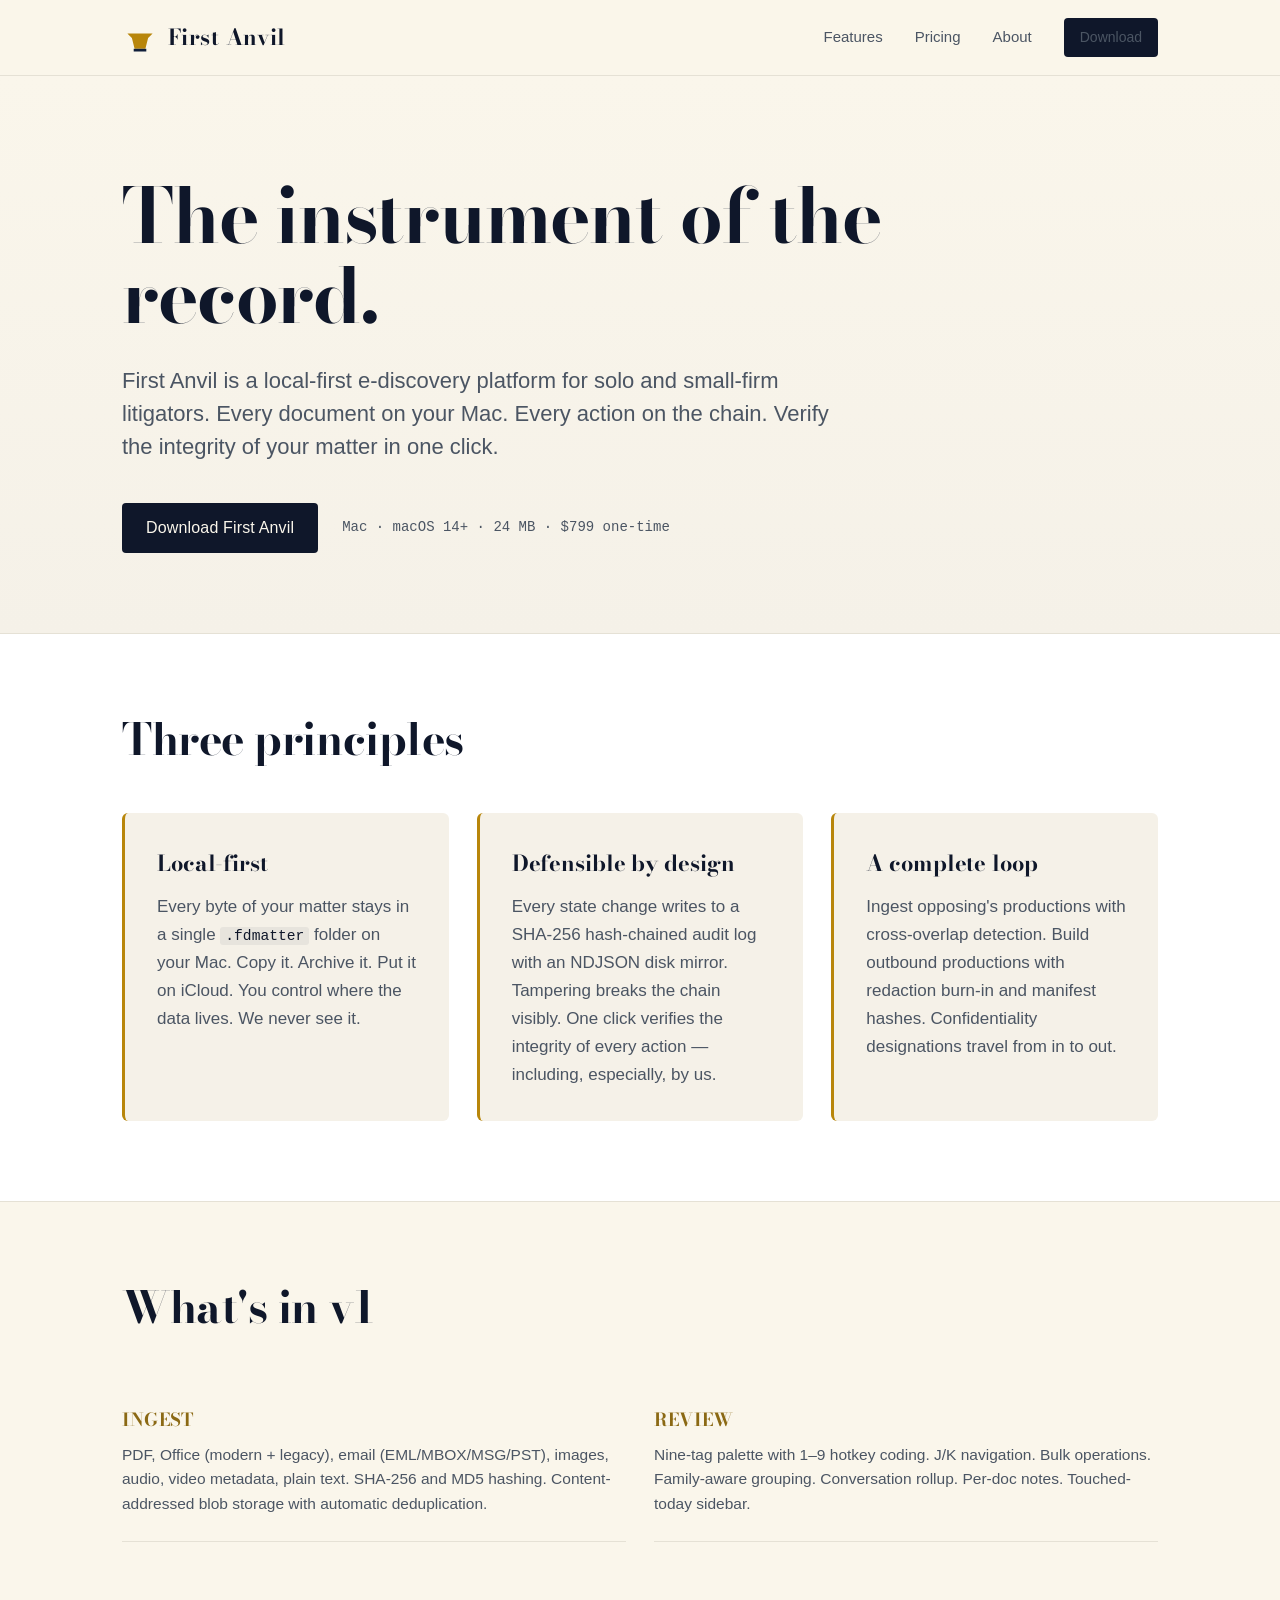
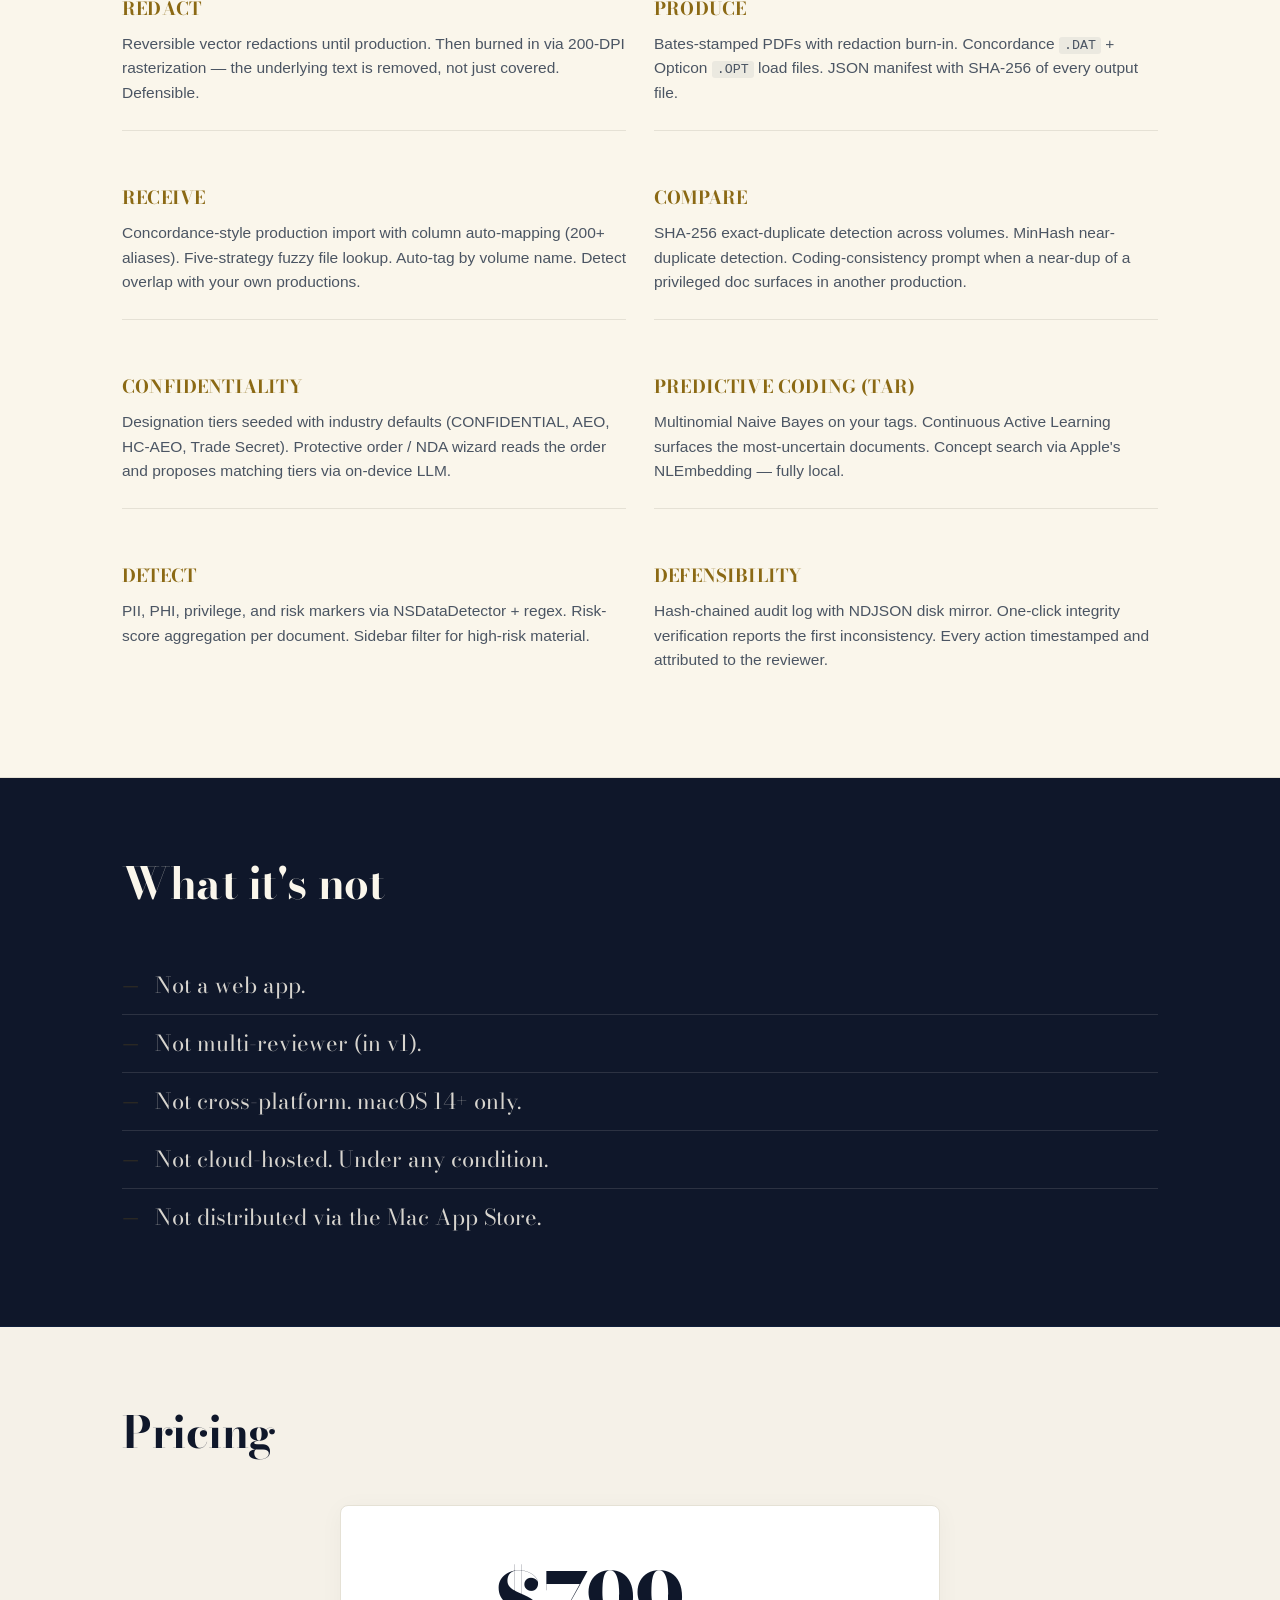
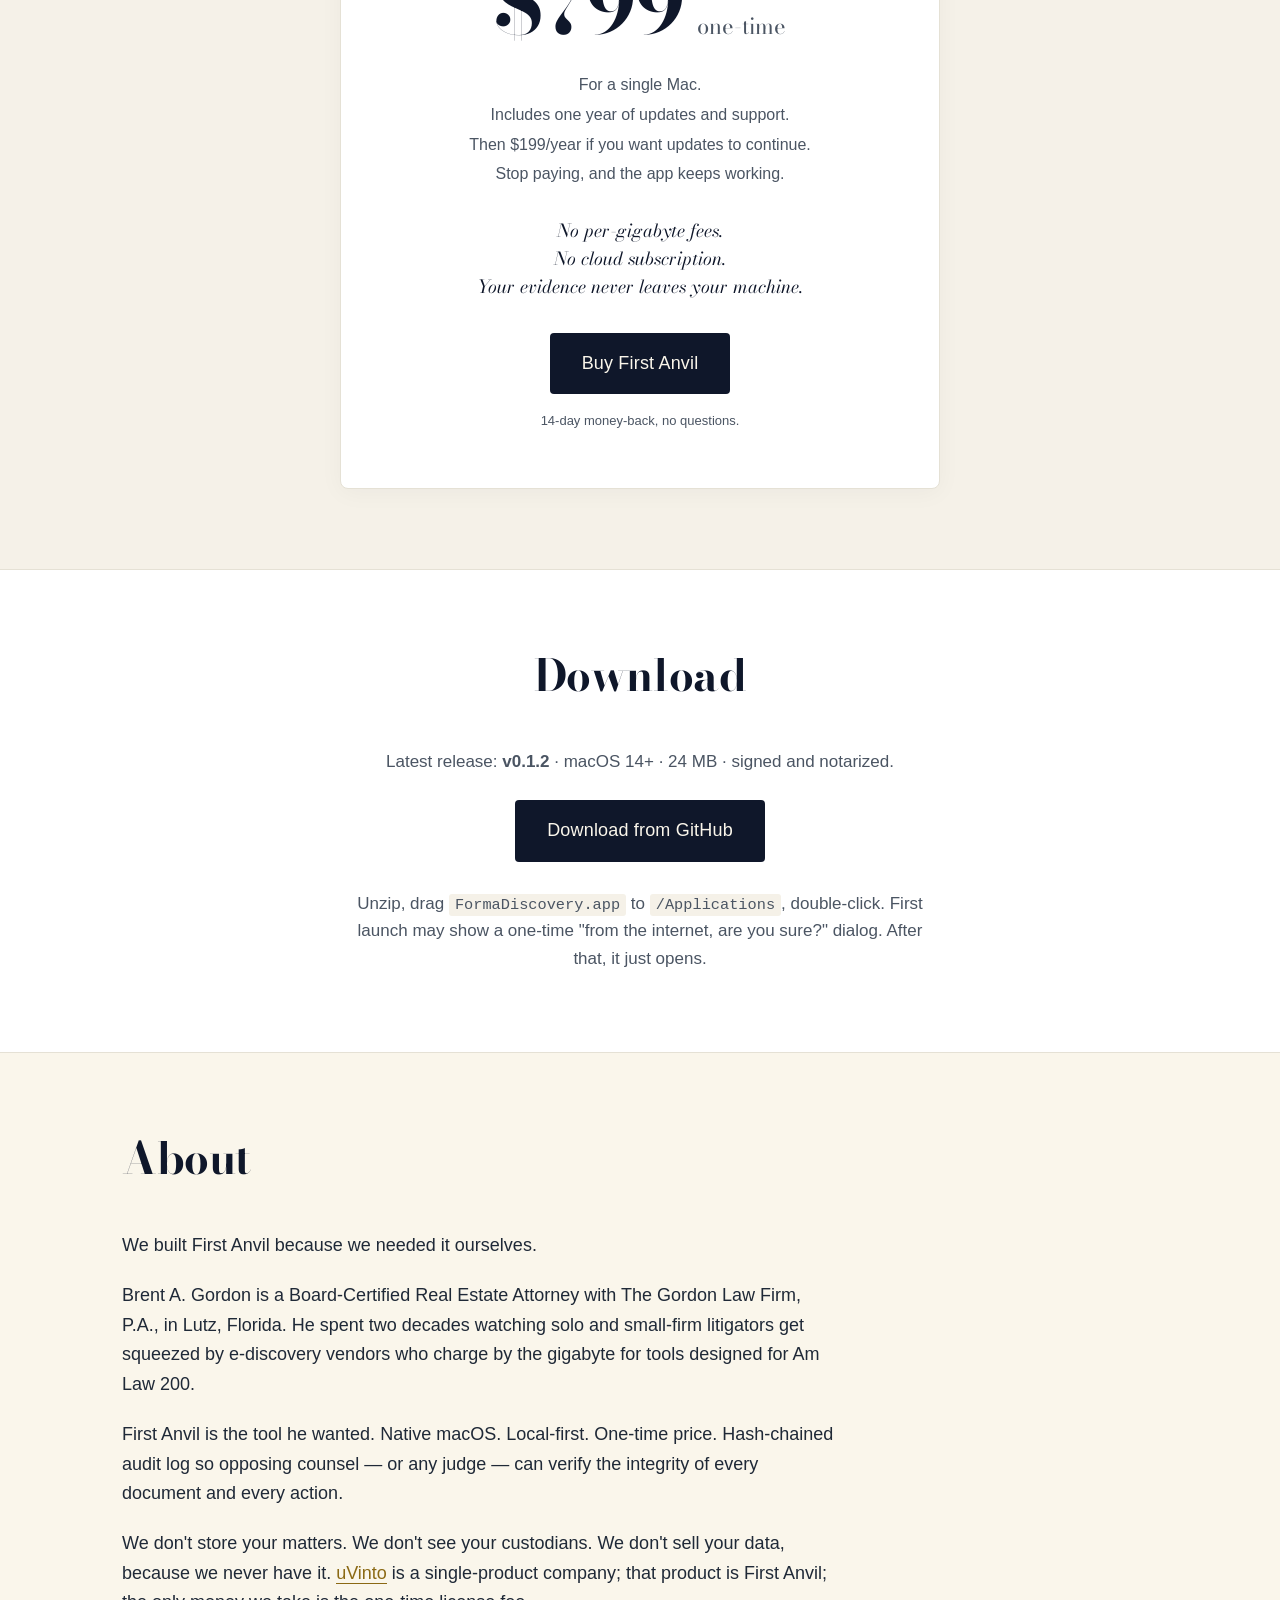
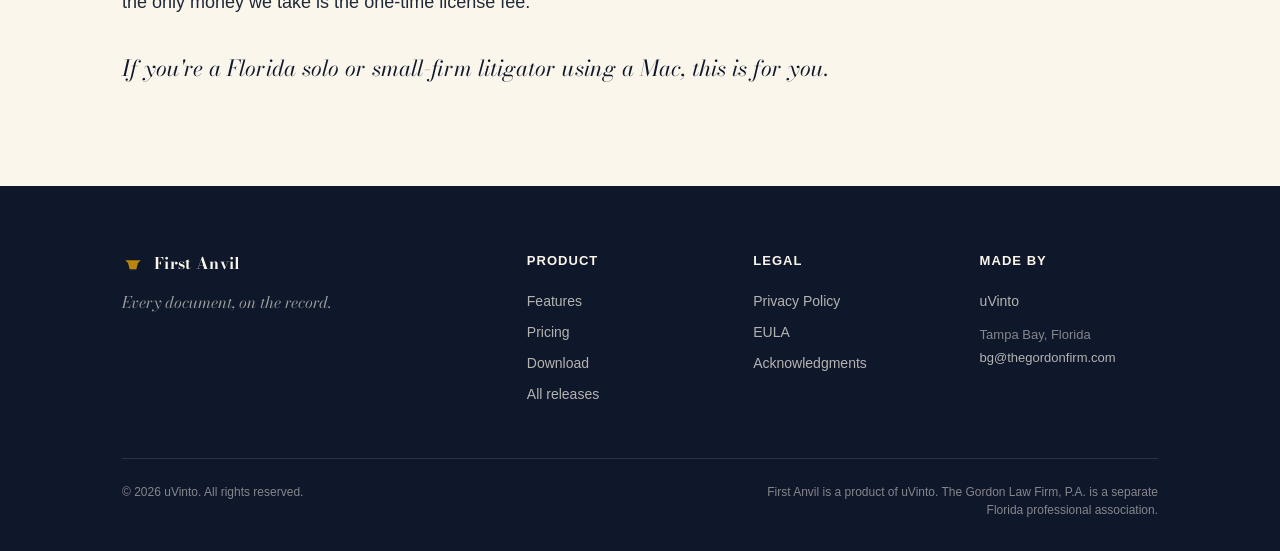
==== index.html @ 7be44d36 "First Anvil marketing site — initial deploy Static landing page, privacy policy, acknowledgments, Sp" ====
<!doctype html>
<html lang="en">
<head>
  <meta charset="utf-8">
  <title>First Anvil — Local-first e-discovery for solo &amp; small-firm Mac litigators</title>
  <meta name="viewport" content="width=device-width,initial-scale=1">
  <meta name="description" content="The only modern, native-macOS, local-first e-discovery platform with cryptographic chain-of-custody. Every document stays on your Mac. One-time license. Made by uVinto.">
  <link rel="stylesheet" href="style.css">
</head>
<body>

<header class="nav">
  <div class="wrap">
    <div class="brand">
      <svg viewBox="0 0 40 40" width="36" height="36" aria-label="First Anvil mark" class="brand-mark">
        <!-- Stylized anvil silhouette in bronze -->
        <path d="M6,15 L34,15 L31,18 L29,20 L11,20 L9,18 Z M11,20 L29,20 L26,32 L14,32 Z" fill="#B8860B"/>
        <rect x="13" y="32" width="14" height="3" fill="#0F1E3A"/>
      </svg>
      <span class="wordmark">First Anvil</span>
    </div>
    <nav class="nav-links">
      <a href="#features">Features</a>
      <a href="#pricing">Pricing</a>
      <a href="#about">About</a>
      <a href="#download" class="btn btn-small">Download</a>
    </nav>
  </div>
</header>

<main>

<section class="hero">
  <div class="wrap">
    <h1>The instrument of the record.</h1>
    <p class="lede">First Anvil is a local-first e-discovery platform for solo and small-firm litigators. Every document on your Mac. Every action on the chain. Verify the integrity of your matter in one click.</p>
    <div class="cta">
      <a href="#download" class="btn btn-primary">Download First Anvil</a>
      <span class="cta-meta">Mac · macOS 14+ · 24 MB · $799 one-time</span>
    </div>
  </div>
</section>

<section class="principles">
  <div class="wrap">
    <h2>Three principles</h2>
    <div class="grid grid-3">
      <div class="card">
        <h3>Local-first</h3>
        <p>Every byte of your matter stays in a single <code>.fdmatter</code> folder on your Mac. Copy it. Archive it. Put it on iCloud. You control where the data lives. We never see it.</p>
      </div>
      <div class="card">
        <h3>Defensible by design</h3>
        <p>Every state change writes to a SHA-256 hash-chained audit log with an NDJSON disk mirror. Tampering breaks the chain visibly. One click verifies the integrity of every action — including, especially, by us.</p>
      </div>
      <div class="card">
        <h3>A complete loop</h3>
        <p>Ingest opposing's productions with cross-overlap detection. Build outbound productions with redaction burn-in and manifest hashes. Confidentiality designations travel from in to out.</p>
      </div>
    </div>
  </div>
</section>

<section id="features" class="features">
  <div class="wrap">
    <h2>What's in v1</h2>
    <div class="grid grid-2">

      <div class="feature">
        <h4>Ingest</h4>
        <p>PDF, Office (modern + legacy), email (EML/MBOX/MSG/PST), images, audio, video metadata, plain text. SHA-256 and MD5 hashing. Content-addressed blob storage with automatic deduplication.</p>
      </div>

      <div class="feature">
        <h4>Review</h4>
        <p>Nine-tag palette with 1–9 hotkey coding. J/K navigation. Bulk operations. Family-aware grouping. Conversation rollup. Per-doc notes. Touched-today sidebar.</p>
      </div>

      <div class="feature">
        <h4>Redact</h4>
        <p>Reversible vector redactions until production. Then burned in via 200-DPI rasterization — the underlying text is removed, not just covered. Defensible.</p>
      </div>

      <div class="feature">
        <h4>Produce</h4>
        <p>Bates-stamped PDFs with redaction burn-in. Concordance <code>.DAT</code> + Opticon <code>.OPT</code> load files. JSON manifest with SHA-256 of every output file.</p>
      </div>

      <div class="feature">
        <h4>Receive</h4>
        <p>Concordance-style production import with column auto-mapping (200+ aliases). Five-strategy fuzzy file lookup. Auto-tag by volume name. Detect overlap with your own productions.</p>
      </div>

      <div class="feature">
        <h4>Compare</h4>
        <p>SHA-256 exact-duplicate detection across volumes. MinHash near-duplicate detection. Coding-consistency prompt when a near-dup of a privileged doc surfaces in another production.</p>
      </div>

      <div class="feature">
        <h4>Confidentiality</h4>
        <p>Designation tiers seeded with industry defaults (CONFIDENTIAL, AEO, HC-AEO, Trade Secret). Protective order / NDA wizard reads the order and proposes matching tiers via on-device LLM.</p>
      </div>

      <div class="feature">
        <h4>Predictive coding (TAR)</h4>
        <p>Multinomial Naive Bayes on your tags. Continuous Active Learning surfaces the most-uncertain documents. Concept search via Apple's NLEmbedding — fully local.</p>
      </div>

      <div class="feature">
        <h4>Detect</h4>
        <p>PII, PHI, privilege, and risk markers via NSDataDetector + regex. Risk-score aggregation per document. Sidebar filter for high-risk material.</p>
      </div>

      <div class="feature">
        <h4>Defensibility</h4>
        <p>Hash-chained audit log with NDJSON disk mirror. One-click integrity verification reports the first inconsistency. Every action timestamped and attributed to the reviewer.</p>
      </div>

    </div>
  </div>
</section>

<section class="not">
  <div class="wrap">
    <h2>What it's not</h2>
    <ul class="not-list">
      <li>Not a web app.</li>
      <li>Not multi-reviewer (in v1).</li>
      <li>Not cross-platform. macOS 14+ only.</li>
      <li>Not cloud-hosted. Under any condition.</li>
      <li>Not distributed via the Mac App Store.</li>
    </ul>
  </div>
</section>

<section id="pricing" class="pricing">
  <div class="wrap">
    <h2>Pricing</h2>
    <div class="price-card">
      <div class="price">$799<span class="price-unit">one-time</span></div>
      <ul class="price-lines">
        <li>For a single Mac.</li>
        <li>Includes one year of updates and support.</li>
        <li>Then $199/year if you want updates to continue.</li>
        <li>Stop paying, and the app keeps working.</li>
      </ul>
      <p class="price-emphasis">
        No per-gigabyte fees.<br>
        No cloud subscription.<br>
        Your evidence never leaves your machine.
      </p>
      <a href="#download" class="btn btn-primary btn-large">Buy First Anvil</a>
      <p class="price-fine">14-day money-back, no questions.</p>
    </div>
  </div>
</section>

<section id="download" class="download">
  <div class="wrap">
    <h2>Download</h2>
    <p>Latest release: <strong>v0.1.2</strong> · macOS 14+ · 24&nbsp;MB · signed and notarized.</p>
    <div class="cta">
      <a href="https://github.com/sgtreas/FirstAnvil/releases/latest" class="btn btn-primary btn-large">Download from GitHub</a>
    </div>
    <p class="install-help">
      Unzip, drag <code>FormaDiscovery.app</code> to <code>/Applications</code>, double-click. First launch may show a one-time "from the internet, are you sure?" dialog. After that, it just opens.
    </p>
  </div>
</section>

<section id="about" class="about">
  <div class="wrap">
    <h2>About</h2>
    <p>
      We built First Anvil because we needed it ourselves.
    </p>
    <p>
      Brent A. Gordon is a Board-Certified Real Estate Attorney with The Gordon Law Firm, P.A., in Lutz, Florida. He spent two decades watching solo and small-firm litigators get squeezed by e-discovery vendors who charge by the gigabyte for tools designed for Am Law 200.
    </p>
    <p>
      First Anvil is the tool he wanted. Native macOS. Local-first. One-time price. Hash-chained audit log so opposing counsel — or any judge — can verify the integrity of every document and every action.
    </p>
    <p>
      We don't store your matters. We don't see your custodians. We don't sell your data, because we never have it. <a href="https://uvinto.com">uVinto</a> is a single-product company; that product is First Anvil; the only money we take is the one-time license fee.
    </p>
    <p class="about-cta">
      If you're a Florida solo or small-firm litigator using a Mac, this is for you.
    </p>
  </div>
</section>

</main>

<footer>
  <div class="wrap">
    <div class="footer-grid">
      <div>
        <div class="brand small">
          <svg viewBox="0 0 40 40" width="22" height="22" class="brand-mark">
            <path d="M6,15 L34,15 L31,18 L29,20 L11,20 L9,18 Z M11,20 L29,20 L26,32 L14,32 Z" fill="#B8860B"/>
            <rect x="13" y="32" width="14" height="3" fill="#0F1E3A"/>
          </svg>
          <span class="wordmark">First Anvil</span>
        </div>
        <p class="footer-tag">Every document, on the record.</p>
      </div>
      <div>
        <h5>Product</h5>
        <a href="#features">Features</a>
        <a href="#pricing">Pricing</a>
        <a href="#download">Download</a>
        <a href="https://github.com/sgtreas/FirstAnvil/releases">All releases</a>
      </div>
      <div>
        <h5>Legal</h5>
        <a href="privacy.html">Privacy Policy</a>
        <a href="#eula">EULA</a>
        <a href="acknowledgments.html">Acknowledgments</a>
      </div>
      <div>
        <h5>Made by</h5>
        <a href="https://uvinto.com">uVinto</a>
        <p class="footer-meta">Tampa Bay, Florida<br>
          <a href="mailto:bg@thegordonfirm.com">bg@thegordonfirm.com</a></p>
      </div>
    </div>
    <div class="footer-bottom">
      <span>&copy; 2026 uVinto. All rights reserved.</span>
      <span class="footer-disclaimer">First Anvil is a product of uVinto. The Gordon Law Firm, P.A. is a separate Florida professional association.</span>
    </div>
  </div>
</footer>

</body>
</html>
---- style.css ----
/* First Anvil — landing page
   Voice: quiet authority. Restrained. Editorial typography.
   Palette mirrors POSITIONING.md:
     midnight navy   #0F172A   primary
     burnished bronze #B8860B  brand accent
     spark           #FCD34D   sparingly
     cream surface   #FAF6EB
     warm gray-cream #F5F1E8   subtle backgrounds
*/

@import url('https://fonts.googleapis.com/css2?family=Bodoni+Moda:opsz,wght@6..96,400;6..96,700&display=swap');

* { box-sizing: border-box; margin: 0; padding: 0; }

:root {
  --navy: #0F172A;
  --navy-deep: #0F1E3A;
  --bronze: #B8860B;
  --bronze-deep: #8B6914;
  --spark: #FCD34D;
  --cream: #FAF6EB;
  --cream-warm: #F5F1E8;
  --paper: #FFFFFF;
  --ink: #1F2937;
  --ink-soft: #4B5563;
  --rule: #E5E1D5;

  --serif: 'Bodoni Moda', 'Didot', 'Bodoni 72', 'Times New Roman', serif;
  --sans: -apple-system, BlinkMacSystemFont, 'Inter', 'Helvetica Neue', Helvetica, Arial, sans-serif;
  --mono: 'SF Mono', Menlo, Monaco, 'Cascadia Code', monospace;
}

html { scroll-behavior: smooth; }

body {
  font-family: var(--sans);
  font-size: 17px;
  line-height: 1.65;
  color: var(--ink);
  background: var(--cream);
  -webkit-font-smoothing: antialiased;
  -moz-osx-font-smoothing: grayscale;
}

.wrap { max-width: 1100px; margin: 0 auto; padding: 0 32px; }

/* ───────── nav ───────── */

.nav {
  border-bottom: 1px solid var(--rule);
  background: var(--cream);
  position: sticky;
  top: 0;
  z-index: 50;
  backdrop-filter: saturate(180%) blur(8px);
  background: rgba(250, 246, 235, 0.92);
}

.nav .wrap {
  display: flex;
  align-items: center;
  justify-content: space-between;
  padding-top: 18px;
  padding-bottom: 18px;
}

.brand {
  display: flex;
  align-items: center;
  gap: 10px;
}

.brand-mark { flex-shrink: 0; }

.wordmark {
  font-family: var(--serif);
  font-weight: 700;
  font-size: 22px;
  letter-spacing: 0.02em;
  color: var(--navy);
}

.brand.small .wordmark { font-size: 16px; }

.nav-links {
  display: flex;
  align-items: center;
  gap: 32px;
  font-size: 15px;
}

.nav-links a {
  color: var(--ink-soft);
  text-decoration: none;
  transition: color 0.15s;
}

.nav-links a:hover { color: var(--navy); }

/* ───────── buttons ───────── */

.btn {
  display: inline-block;
  font-family: var(--sans);
  font-weight: 500;
  text-decoration: none;
  border-radius: 4px;
  transition: all 0.18s;
  cursor: pointer;
  border: none;
}

.btn-primary {
  background: var(--navy);
  color: var(--cream);
  padding: 12px 24px;
  font-size: 16px;
  letter-spacing: 0.01em;
}

.btn-primary:hover {
  background: var(--navy-deep);
  transform: translateY(-1px);
  box-shadow: 0 8px 20px rgba(15, 23, 42, 0.18);
}

.btn-large {
  padding: 16px 32px;
  font-size: 18px;
}

.btn-small {
  padding: 8px 16px;
  font-size: 14px;
  background: var(--navy);
  color: var(--cream);
}

.btn-small:hover { background: var(--navy-deep); }

/* ───────── hero ───────── */

.hero {
  padding: 100px 0 80px;
  background: linear-gradient(180deg, var(--cream) 0%, var(--cream-warm) 100%);
  border-bottom: 1px solid var(--rule);
}

.hero h1 {
  font-family: var(--serif);
  font-weight: 700;
  font-size: clamp(40px, 6.5vw, 76px);
  line-height: 1.05;
  letter-spacing: -0.015em;
  color: var(--navy);
  margin-bottom: 28px;
  max-width: 900px;
}

.lede {
  font-size: 22px;
  line-height: 1.5;
  color: var(--ink-soft);
  max-width: 720px;
  margin-bottom: 40px;
}

.cta {
  display: flex;
  align-items: center;
  gap: 24px;
  flex-wrap: wrap;
}

.cta-meta {
  font-size: 14px;
  color: var(--ink-soft);
  font-family: var(--mono);
}

/* ───────── sections ───────── */

section { padding: 80px 0; }

section h2 {
  font-family: var(--serif);
  font-weight: 700;
  font-size: clamp(28px, 4vw, 44px);
  line-height: 1.15;
  letter-spacing: -0.01em;
  color: var(--navy);
  margin-bottom: 48px;
}

/* ───────── three principles ───────── */

.principles {
  background: var(--paper);
  border-bottom: 1px solid var(--rule);
}

.grid {
  display: grid;
  gap: 28px;
}

.grid-3 { grid-template-columns: repeat(3, 1fr); }
.grid-2 { grid-template-columns: repeat(2, 1fr); }

@media (max-width: 800px) {
  .grid-3, .grid-2 { grid-template-columns: 1fr; }
}

.card {
  padding: 32px;
  background: var(--cream-warm);
  border-radius: 6px;
  border-left: 3px solid var(--bronze);
}

.card h3 {
  font-family: var(--serif);
  font-size: 22px;
  font-weight: 700;
  color: var(--navy);
  margin-bottom: 12px;
  letter-spacing: -0.005em;
}

.card p { color: var(--ink-soft); }

.card code {
  font-family: var(--mono);
  font-size: 0.86em;
  background: rgba(15, 30, 58, 0.06);
  padding: 1px 5px;
  border-radius: 3px;
  color: var(--navy);
}

/* ───────── features ───────── */

.features { background: var(--cream); border-bottom: 1px solid var(--rule); }

.feature {
  padding: 24px 0;
  border-bottom: 1px solid var(--rule);
}

.feature:nth-last-child(-n+2) { border-bottom: none; }

.feature h4 {
  font-family: var(--serif);
  font-size: 18px;
  font-weight: 700;
  color: var(--bronze-deep);
  margin-bottom: 8px;
  letter-spacing: 0.01em;
  text-transform: uppercase;
}

.feature p { color: var(--ink-soft); font-size: 15.5px; line-height: 1.6; }

.feature code {
  font-family: var(--mono);
  font-size: 0.86em;
  background: rgba(15, 30, 58, 0.06);
  padding: 1px 5px;
  border-radius: 3px;
}

/* ───────── "what it's not" ───────── */

.not {
  background: var(--navy);
  color: var(--cream);
  border-bottom: 1px solid var(--navy-deep);
}

.not h2 { color: var(--cream); }

.not-list {
  list-style: none;
  font-family: var(--serif);
  font-size: 22px;
  line-height: 1.5;
}

.not-list li {
  padding: 12px 0;
  border-bottom: 1px solid rgba(250, 246, 235, 0.12);
  color: rgba(250, 246, 235, 0.85);
}

.not-list li:last-child { border-bottom: none; }

.not-list li::before {
  content: "—";
  margin-right: 16px;
  color: var(--bronze);
  font-weight: 700;
}

/* ───────── pricing ───────── */

.pricing {
  background: var(--cream-warm);
  border-bottom: 1px solid var(--rule);
}

.price-card {
  max-width: 600px;
  margin: 0 auto;
  background: var(--paper);
  padding: 56px;
  border-radius: 8px;
  border: 1px solid var(--rule);
  text-align: center;
  box-shadow: 0 4px 24px rgba(15, 23, 42, 0.04);
}

.price {
  font-family: var(--serif);
  font-size: 84px;
  font-weight: 700;
  color: var(--navy);
  line-height: 1;
  margin-bottom: 8px;
  letter-spacing: -0.02em;
}

.price-unit {
  font-size: 22px;
  color: var(--ink-soft);
  font-weight: 400;
  margin-left: 12px;
  letter-spacing: 0;
}

.price-lines {
  list-style: none;
  font-size: 16px;
  color: var(--ink-soft);
  line-height: 1.85;
  margin: 24px 0 28px;
}

.price-emphasis {
  font-family: var(--serif);
  font-size: 18px;
  color: var(--navy);
  line-height: 1.55;
  margin: 0 0 32px;
  font-style: italic;
}

.price-fine {
  margin-top: 16px;
  font-size: 13px;
  color: var(--ink-soft);
}

/* ───────── download ───────── */

.download {
  background: var(--paper);
  text-align: center;
  border-bottom: 1px solid var(--rule);
}

.download .cta { justify-content: center; margin: 24px 0; }

.download p { font-size: 17px; color: var(--ink-soft); }

.install-help {
  max-width: 600px;
  margin: 28px auto 0;
  font-size: 14px;
  line-height: 1.6;
  color: var(--ink-soft);
}

.install-help code {
  font-family: var(--mono);
  background: var(--cream-warm);
  padding: 2px 6px;
  border-radius: 3px;
  font-size: 0.9em;
}

/* ───────── about ───────── */

.about { background: var(--cream); }

.about p {
  max-width: 720px;
  font-size: 18px;
  line-height: 1.65;
  color: var(--ink);
  margin-bottom: 20px;
}

.about a {
  color: var(--bronze-deep);
  text-decoration: none;
  border-bottom: 1px solid currentColor;
}

.about a:hover { color: var(--bronze); }

.about-cta {
  font-family: var(--serif);
  font-size: 22px !important;
  font-style: italic;
  color: var(--navy) !important;
  margin-top: 32px !important;
}

/* ───────── footer ───────── */

footer {
  background: var(--navy);
  color: rgba(250, 246, 235, 0.7);
  padding: 64px 0 32px;
  font-size: 14px;
}

footer .wordmark { color: var(--cream); }

.footer-grid {
  display: grid;
  grid-template-columns: 2fr 1fr 1fr 1fr;
  gap: 48px;
  margin-bottom: 48px;
}

@media (max-width: 800px) {
  .footer-grid { grid-template-columns: 1fr 1fr; gap: 32px; }
}

footer h5 {
  font-size: 13px;
  font-weight: 600;
  letter-spacing: 0.08em;
  text-transform: uppercase;
  color: var(--cream);
  margin-bottom: 14px;
}

footer a {
  display: block;
  color: rgba(250, 246, 235, 0.7);
  text-decoration: none;
  padding: 4px 0;
  transition: color 0.15s;
}

footer a:hover { color: var(--bronze); }

.footer-tag {
  font-family: var(--serif);
  font-style: italic;
  font-size: 16px;
  margin-top: 12px;
  color: rgba(250, 246, 235, 0.6);
}

.footer-meta {
  font-size: 13px;
  color: rgba(250, 246, 235, 0.5);
  margin-top: 8px;
  line-height: 1.5;
}

.footer-bottom {
  padding-top: 24px;
  border-top: 1px solid rgba(250, 246, 235, 0.12);
  display: flex;
  justify-content: space-between;
  align-items: flex-start;
  gap: 32px;
  font-size: 12px;
  color: rgba(250, 246, 235, 0.5);
}

.footer-disclaimer {
  text-align: right;
  max-width: 420px;
  line-height: 1.5;
}

@media (max-width: 800px) {
  .footer-bottom { flex-direction: column; gap: 12px; }
  .footer-disclaimer { text-align: left; }
}
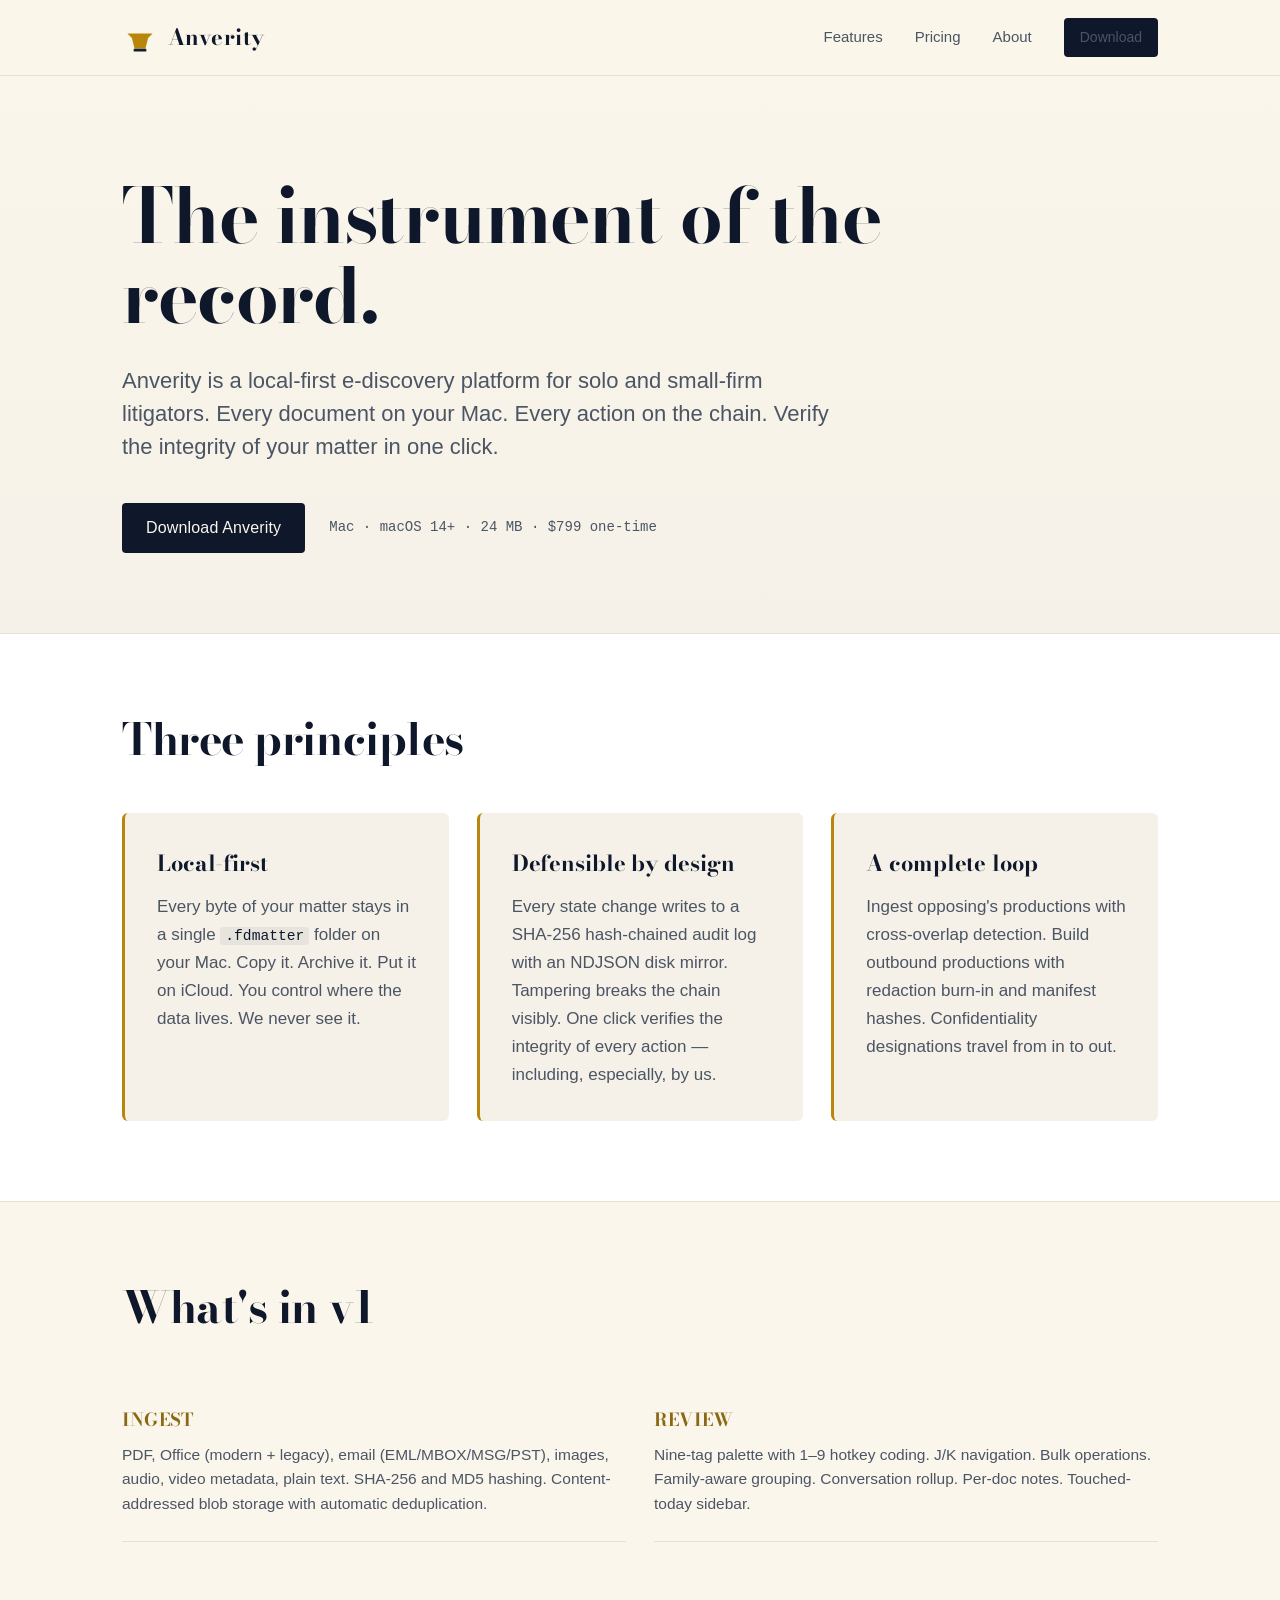
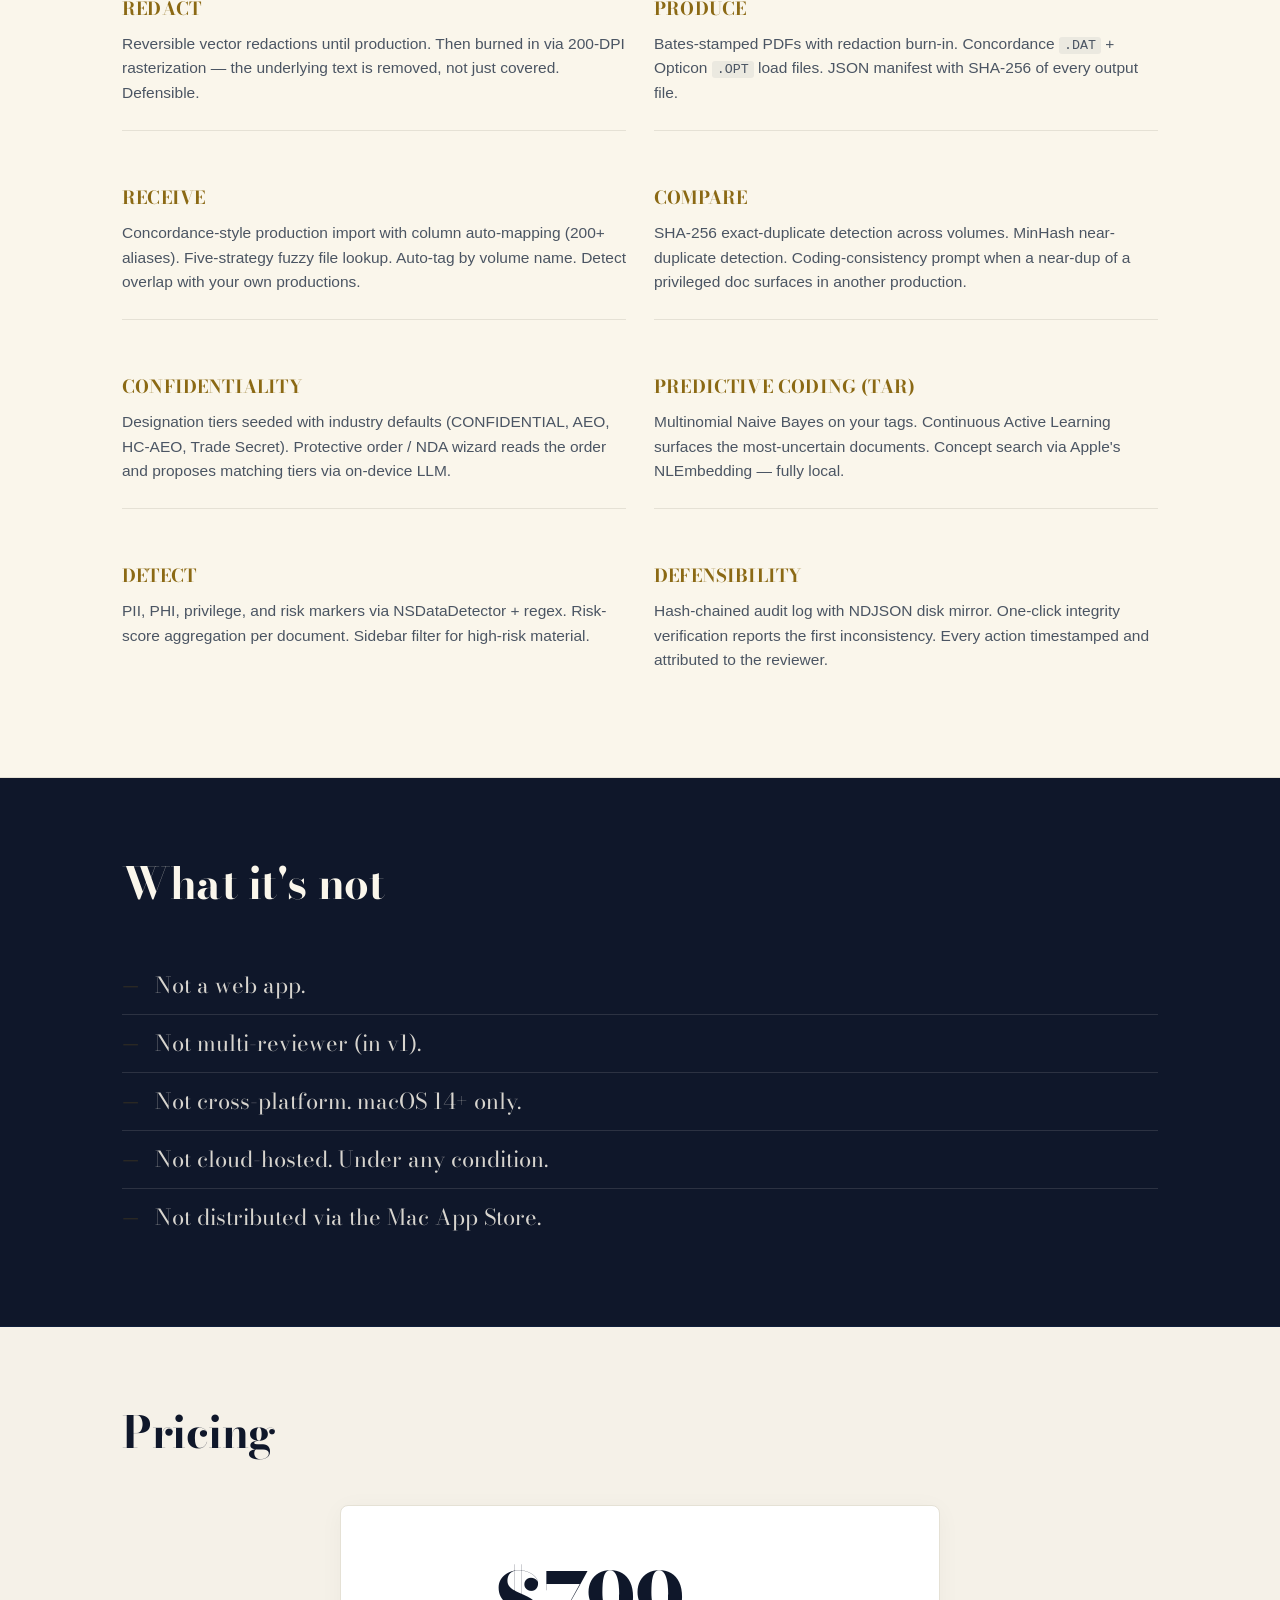
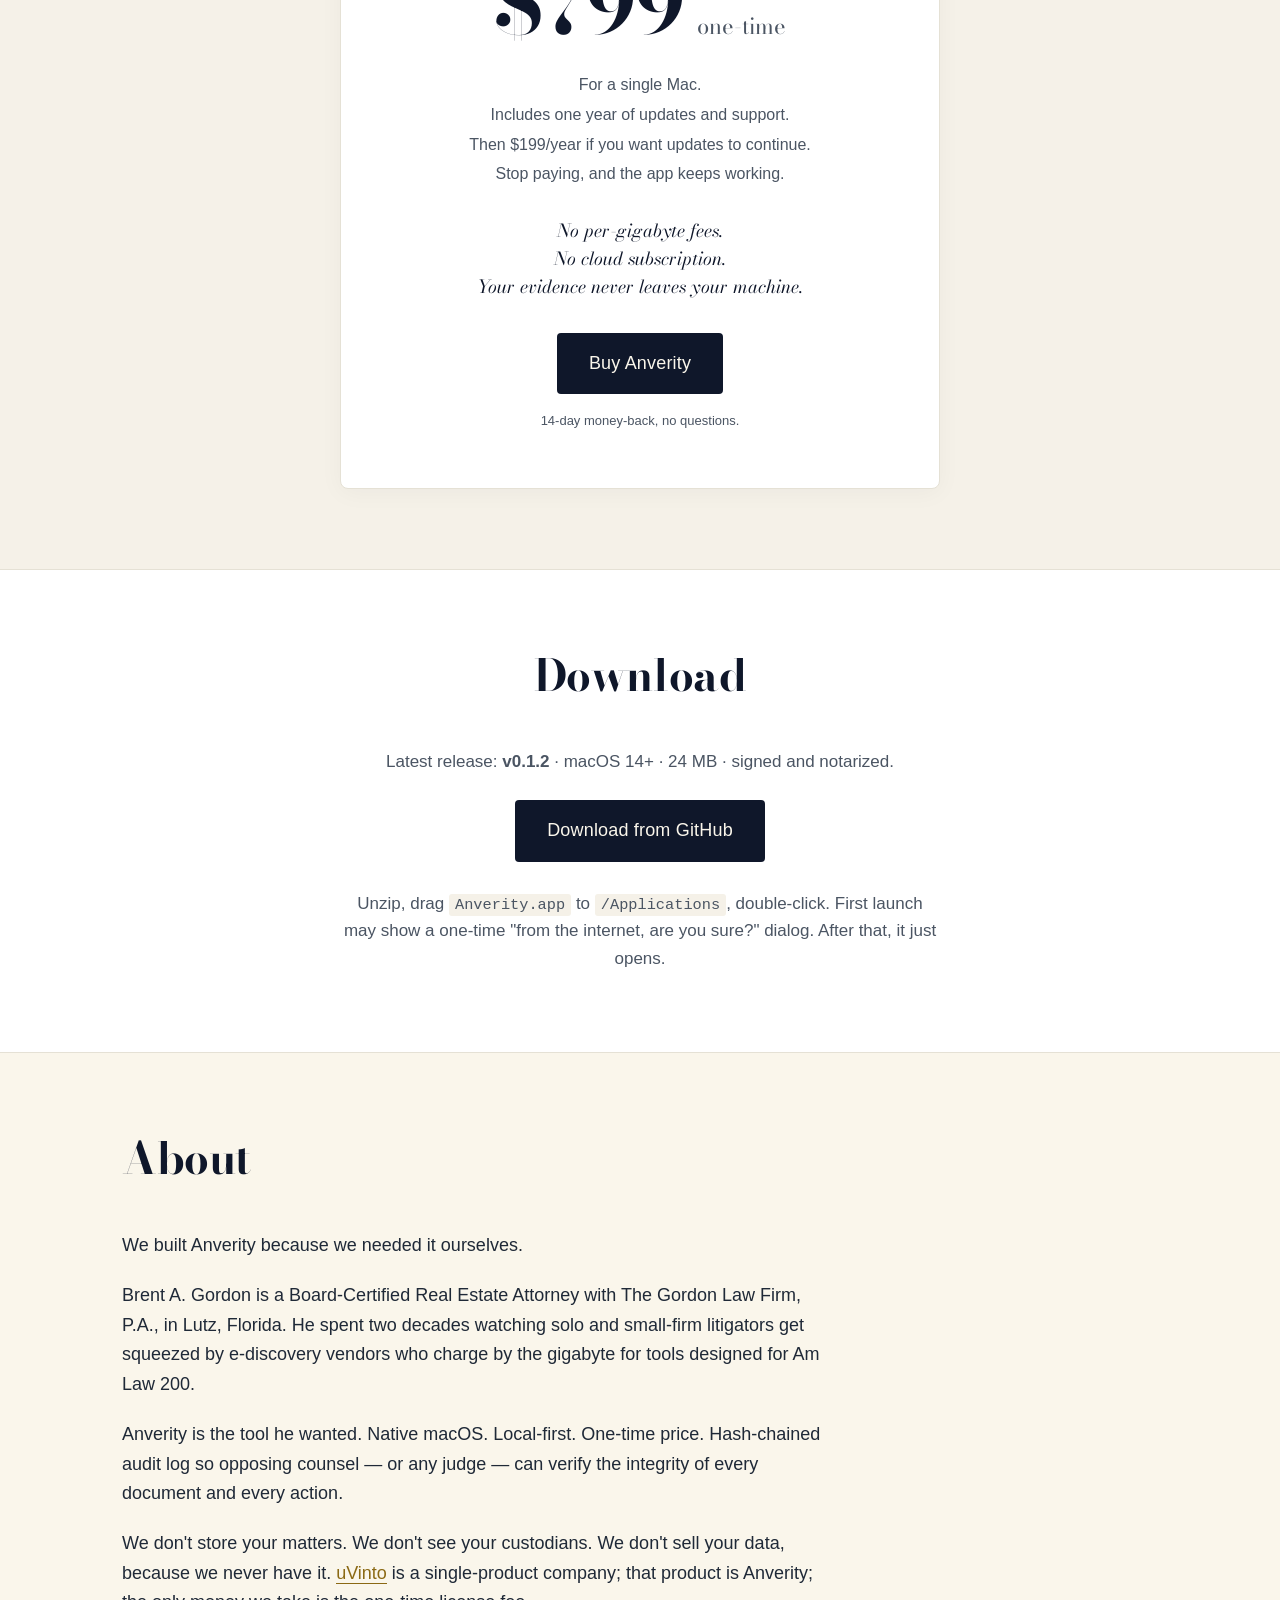
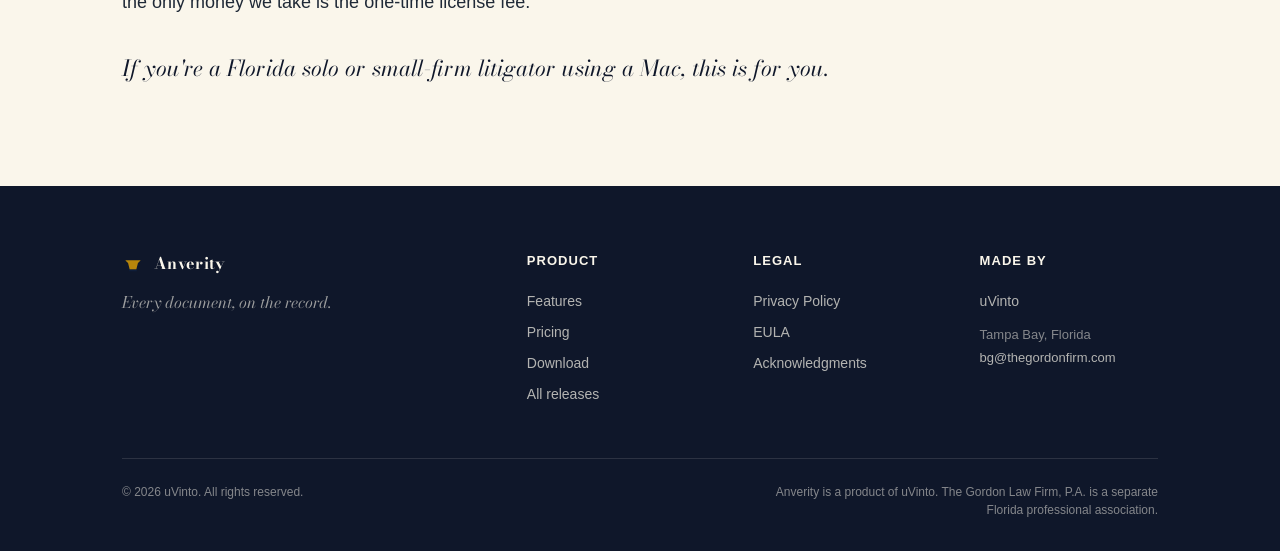
==== commit 9163b0c7: "Rebrand site: First Anvil → Anverity" ====
--- a/index.html
+++ b/index.html
@@ -2,7 +2,7 @@
 <html lang="en">
 <head>
   <meta charset="utf-8">
-  <title>First Anvil — Local-first e-discovery for solo &amp; small-firm Mac litigators</title>
+  <title>Anverity — Local-first e-discovery for solo &amp; small-firm Mac litigators</title>
   <meta name="viewport" content="width=device-width,initial-scale=1">
   <meta name="description" content="The only modern, native-macOS, local-first e-discovery platform with cryptographic chain-of-custody. Every document stays on your Mac. One-time license. Made by uVinto.">
   <link rel="stylesheet" href="style.css">
@@ -12,12 +12,12 @@
 <header class="nav">
   <div class="wrap">
     <div class="brand">
-      <svg viewBox="0 0 40 40" width="36" height="36" aria-label="First Anvil mark" class="brand-mark">
+      <svg viewBox="0 0 40 40" width="36" height="36" aria-label="Anverity mark" class="brand-mark">
         <!-- Stylized anvil silhouette in bronze -->
         <path d="M6,15 L34,15 L31,18 L29,20 L11,20 L9,18 Z M11,20 L29,20 L26,32 L14,32 Z" fill="#B8860B"/>
         <rect x="13" y="32" width="14" height="3" fill="#0F1E3A"/>
       </svg>
-      <span class="wordmark">First Anvil</span>
+      <span class="wordmark">Anverity</span>
     </div>
     <nav class="nav-links">
       <a href="#features">Features</a>
@@ -33,9 +33,9 @@
 <section class="hero">
   <div class="wrap">
     <h1>The instrument of the record.</h1>
-    <p class="lede">First Anvil is a local-first e-discovery platform for solo and small-firm litigators. Every document on your Mac. Every action on the chain. Verify the integrity of your matter in one click.</p>
+    <p class="lede">Anverity is a local-first e-discovery platform for solo and small-firm litigators. Every document on your Mac. Every action on the chain. Verify the integrity of your matter in one click.</p>
     <div class="cta">
-      <a href="#download" class="btn btn-primary">Download First Anvil</a>
+      <a href="#download" class="btn btn-primary">Download Anverity</a>
       <span class="cta-meta">Mac · macOS 14+ · 24 MB · $799 one-time</span>
     </div>
   </div>
@@ -149,7 +149,7 @@
         No cloud subscription.<br>
         Your evidence never leaves your machine.
       </p>
-      <a href="#download" class="btn btn-primary btn-large">Buy First Anvil</a>
+      <a href="#download" class="btn btn-primary btn-large">Buy Anverity</a>
       <p class="price-fine">14-day money-back, no questions.</p>
     </div>
   </div>
@@ -160,10 +160,10 @@
     <h2>Download</h2>
     <p>Latest release: <strong>v0.1.2</strong> · macOS 14+ · 24&nbsp;MB · signed and notarized.</p>
     <div class="cta">
-      <a href="https://github.com/sgtreas/FirstAnvil/releases/latest" class="btn btn-primary btn-large">Download from GitHub</a>
+      <a href="https://github.com/sgtreas/Anverity/releases/latest" class="btn btn-primary btn-large">Download from GitHub</a>
     </div>
     <p class="install-help">
-      Unzip, drag <code>FormaDiscovery.app</code> to <code>/Applications</code>, double-click. First launch may show a one-time "from the internet, are you sure?" dialog. After that, it just opens.
+      Unzip, drag <code>Anverity.app</code> to <code>/Applications</code>, double-click. First launch may show a one-time "from the internet, are you sure?" dialog. After that, it just opens.
     </p>
   </div>
 </section>
@@ -172,16 +172,16 @@
   <div class="wrap">
     <h2>About</h2>
     <p>
-      We built First Anvil because we needed it ourselves.
+      We built Anverity because we needed it ourselves.
     </p>
     <p>
       Brent A. Gordon is a Board-Certified Real Estate Attorney with The Gordon Law Firm, P.A., in Lutz, Florida. He spent two decades watching solo and small-firm litigators get squeezed by e-discovery vendors who charge by the gigabyte for tools designed for Am Law 200.
     </p>
     <p>
-      First Anvil is the tool he wanted. Native macOS. Local-first. One-time price. Hash-chained audit log so opposing counsel — or any judge — can verify the integrity of every document and every action.
-    </p>
-    <p>
-      We don't store your matters. We don't see your custodians. We don't sell your data, because we never have it. <a href="https://uvinto.com">uVinto</a> is a single-product company; that product is First Anvil; the only money we take is the one-time license fee.
+      Anverity is the tool he wanted. Native macOS. Local-first. One-time price. Hash-chained audit log so opposing counsel — or any judge — can verify the integrity of every document and every action.
+    </p>
+    <p>
+      We don't store your matters. We don't see your custodians. We don't sell your data, because we never have it. <a href="https://uvinto.com">uVinto</a> is a single-product company; that product is Anverity; the only money we take is the one-time license fee.
     </p>
     <p class="about-cta">
       If you're a Florida solo or small-firm litigator using a Mac, this is for you.
@@ -200,7 +200,7 @@
             <path d="M6,15 L34,15 L31,18 L29,20 L11,20 L9,18 Z M11,20 L29,20 L26,32 L14,32 Z" fill="#B8860B"/>
             <rect x="13" y="32" width="14" height="3" fill="#0F1E3A"/>
           </svg>
-          <span class="wordmark">First Anvil</span>
+          <span class="wordmark">Anverity</span>
         </div>
         <p class="footer-tag">Every document, on the record.</p>
       </div>
@@ -209,7 +209,7 @@
         <a href="#features">Features</a>
         <a href="#pricing">Pricing</a>
         <a href="#download">Download</a>
-        <a href="https://github.com/sgtreas/FirstAnvil/releases">All releases</a>
+        <a href="https://github.com/sgtreas/Anverity/releases">All releases</a>
       </div>
       <div>
         <h5>Legal</h5>
@@ -226,7 +226,7 @@
     </div>
     <div class="footer-bottom">
       <span>&copy; 2026 uVinto. All rights reserved.</span>
-      <span class="footer-disclaimer">First Anvil is a product of uVinto. The Gordon Law Firm, P.A. is a separate Florida professional association.</span>
+      <span class="footer-disclaimer">Anverity is a product of uVinto. The Gordon Law Firm, P.A. is a separate Florida professional association.</span>
     </div>
   </div>
 </footer>
--- a/style.css
+++ b/style.css
@@ -1,4 +1,4 @@
-/* First Anvil — landing page
+/* Anverity — landing page
    Voice: quiet authority. Restrained. Editorial typography.
    Palette mirrors POSITIONING.md:
      midnight navy   #0F172A   primary
